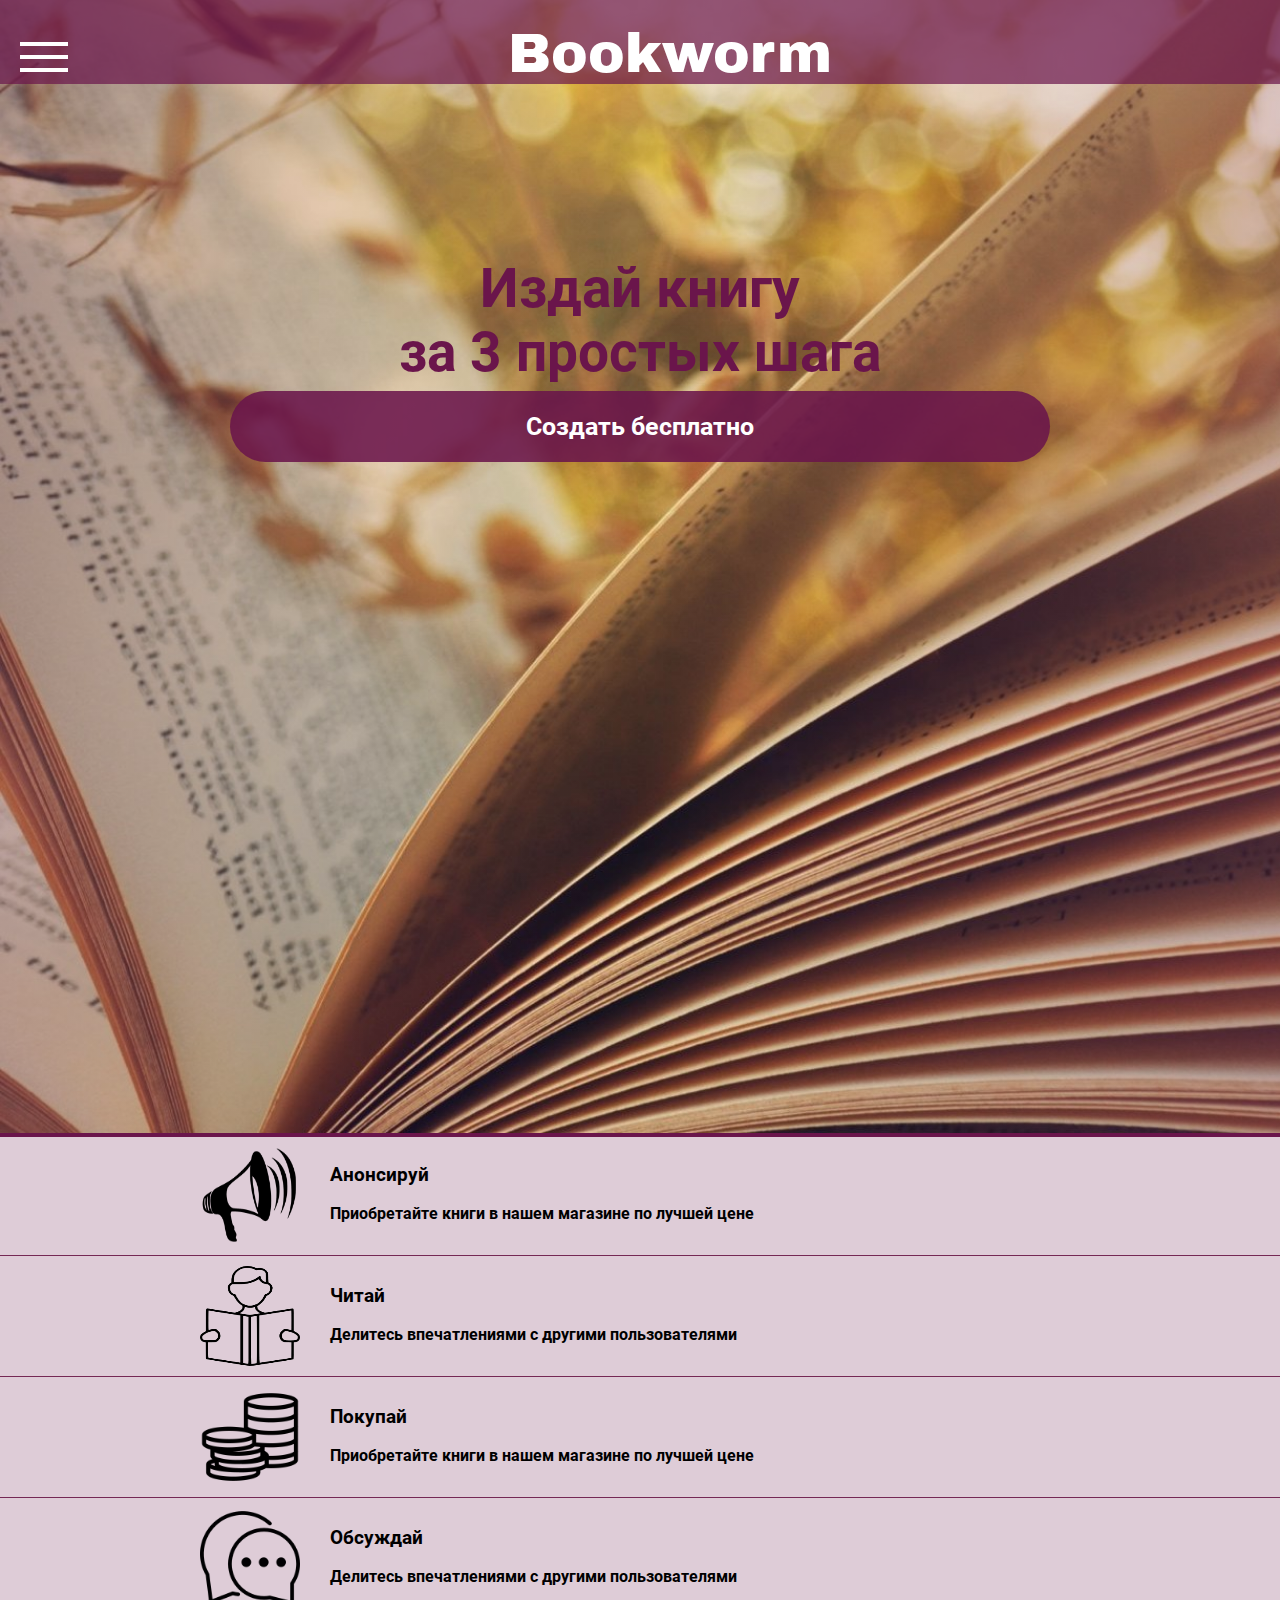
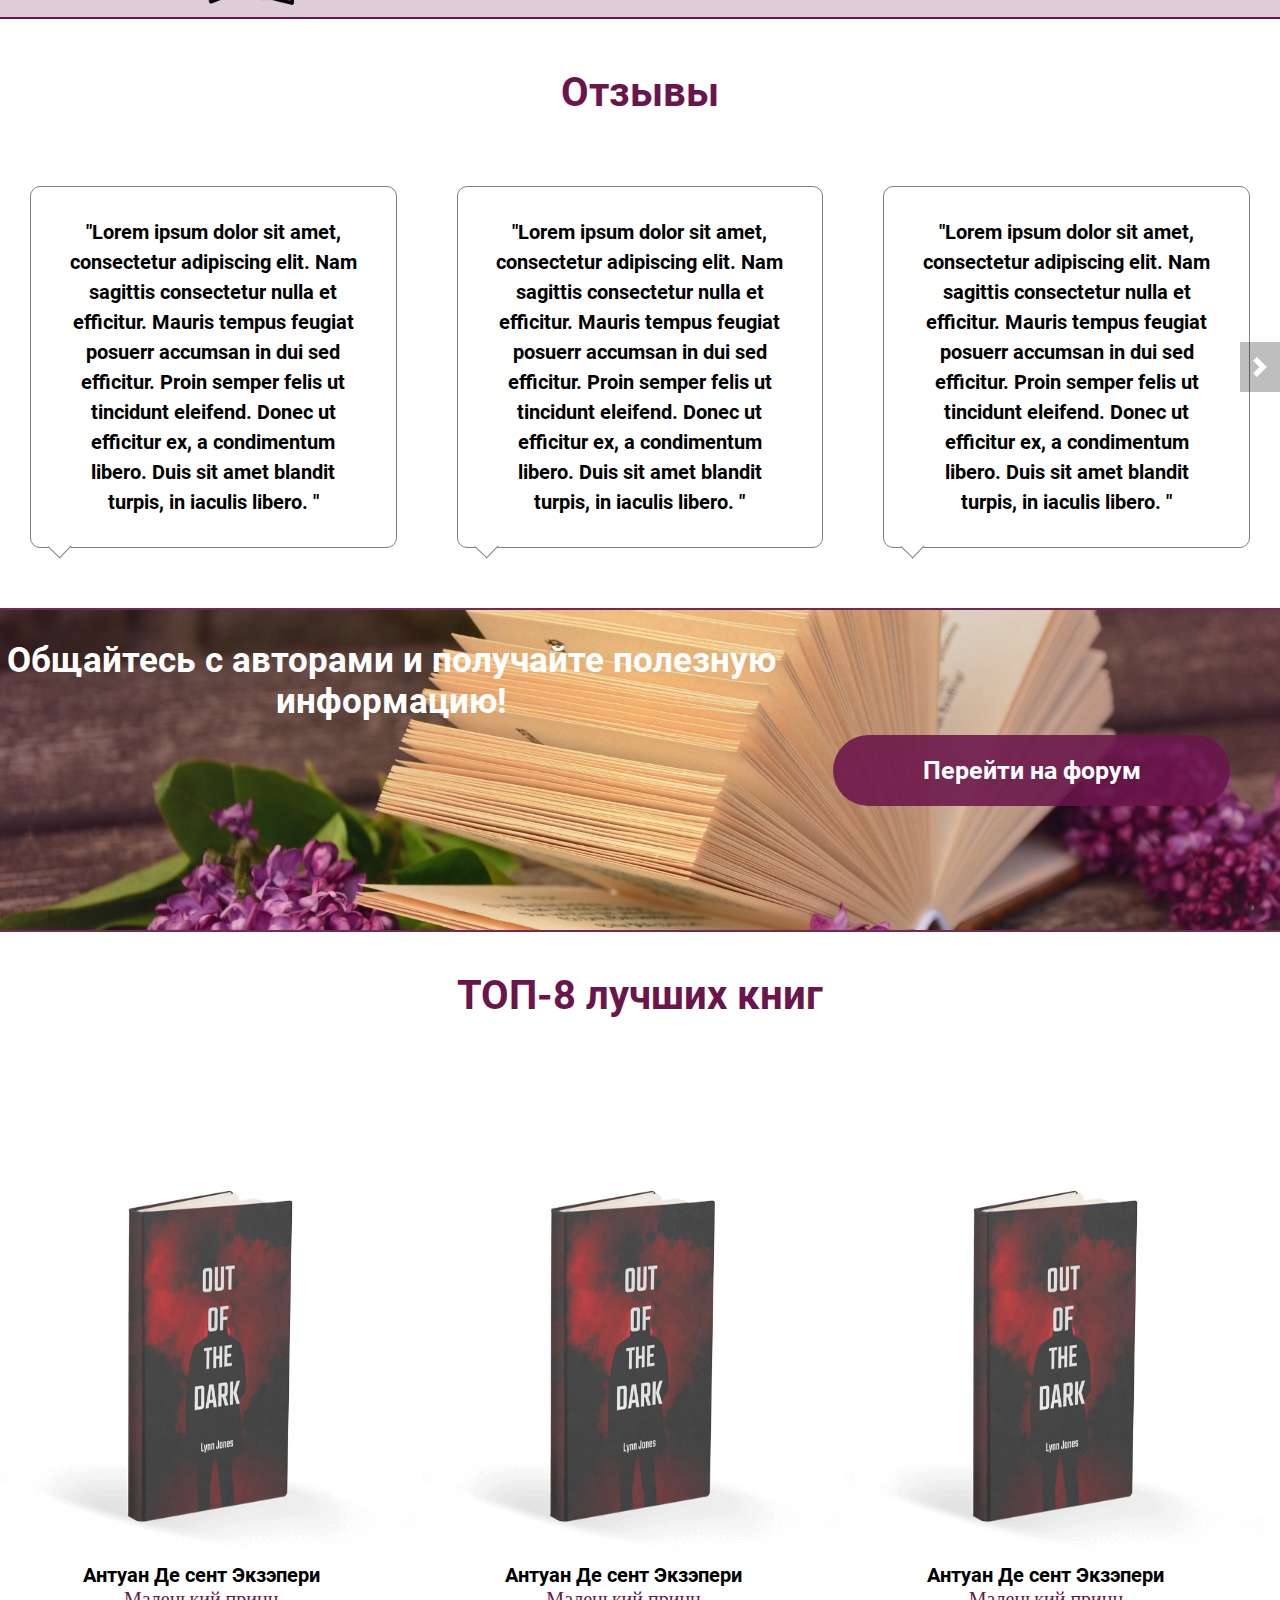
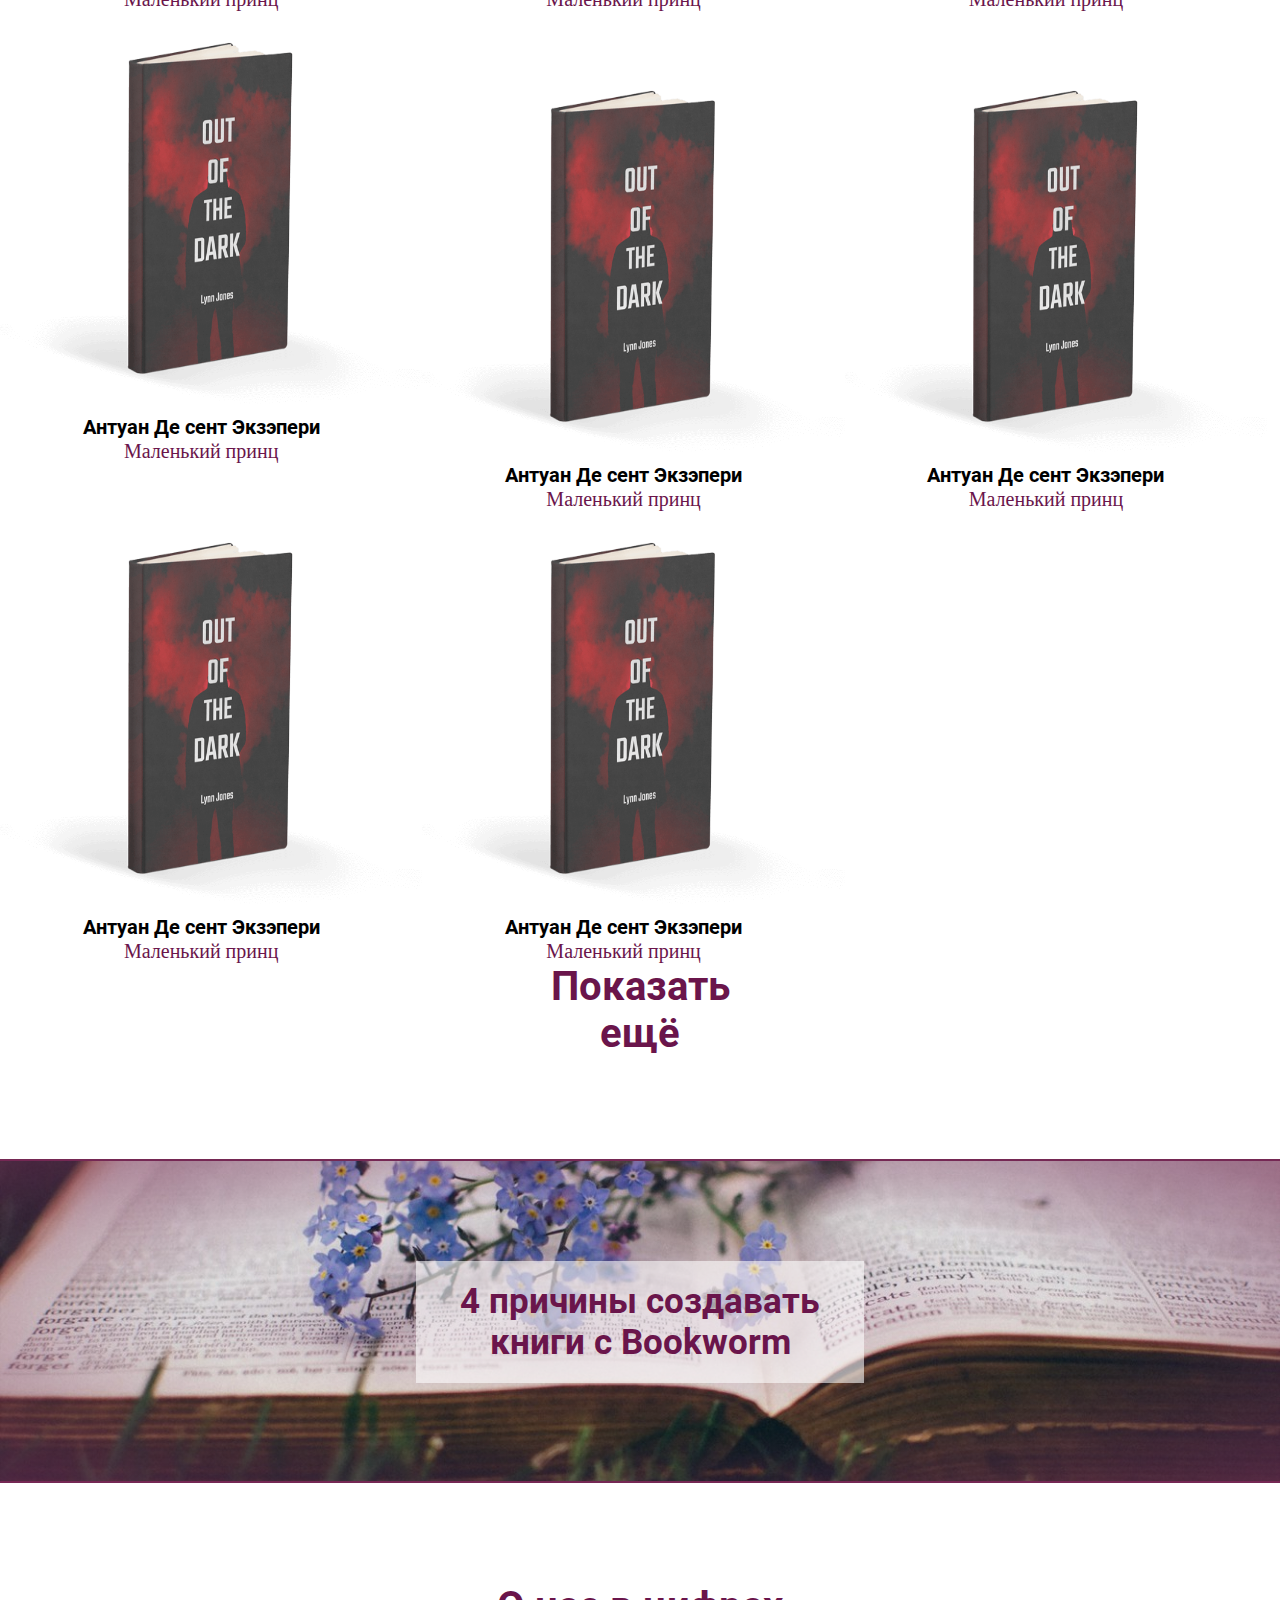
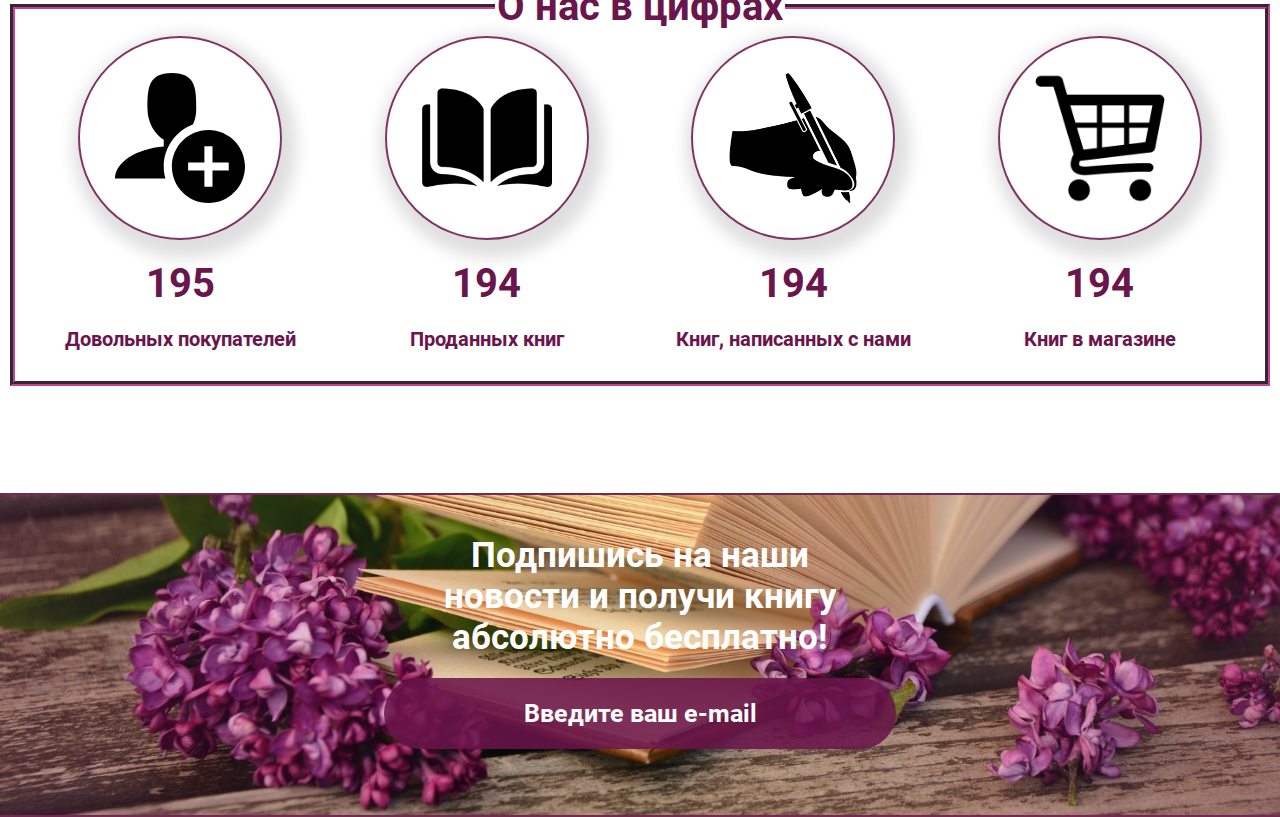
==== index.html @ 32eb568a "qwe" ====
<!DOCTYPE html>
<html>

<head>
    <meta charset="utf-8">
    <title>belski</title>
    <link rel="stylesheet" href="style.css">
    <link href='http://fonts.googleapis.com/css?family=PT+Sans' rel='stylesheet' type='text/css'>
</head>
<html>

<body>

    <header class="header">

        <nav class="nav">
            <div class="hamburger-menu">
                <input id="menu__toggle" type="checkbox" />
                <label class="menu__btn" for="menu__toggle">
          <span></span>
        </label>
                <ul class="menu__box">
                    <li><a class="menu__item" href="#">Главная</a></li>
                    <li><a class="menu__item" href="#">Магазин</a></li>
                    <li><a class="menu__item" href="#">Форум</a></li>
                    <li><a class="menu__item" href="#">Тех.поддержка</a></li>
                    <li><a class="menu__item" href="#">Контакты</a></li>
                </ul>
            </div>
            <div class="navigation-container">
                <div class="logo">
                    <p>Bookworm</p>
                    <div class="line"></div>
                </div>
                <div class="menu-items">
                    <div class="nav_item"><a href="" class="link">Магазин</a></div>
                    <div class="nav_item"><a href="" class="link">Личный кабинет</a></div>
                    <div class="nav_item"><a href="" class="link">О нас</a></div>
                </div>

            </div>
            <div class="nav_right-container">
                <div class="nav_item">
                    <p>+375292322606</p>
                </div>
                <div class="nav_item"><button id="button"><p>Войти</p></button>
                </div>
        </nav>
        <div class="call">
            <div class="call-container">
                <p>Издай книгу<br> за 3 простых шага </p>
                <button id="button-call"><p>Создать бесплатно</p></button>
            </div>
        </div>
    </header>
    <section class="book">
        <div class="container">
            <div class="main-container">
                <div class="left-side">
                    <div class="book_item">
                        <img src="asserts/gromofon .png" alt="" class="book-img">
                        <div class="book-content">
                            <h3>Анонсируй</h3>
                            <p>
                                Приобретайте книги в нашем магазине по лучшей цене
                            </p>
                        </div>
                    </div>
                    <div class="book_item">
                        <img src="asserts/writer.png" alt="" class="book-img">
                        <div class="book-content">
                            <h3>Читай</h3>
                            <p>
                                Делитесь впечатлениями с другими пользователями
                            </p>
                        </div>
                    </div>
                </div>
                <img src="asserts/book_central.png" alt="" class="central-book">
                <div class="right-side">

                    <div class="book_item">
                        <img src="asserts/cash.png" alt="" class="book-img">
                        <div class="book-content">
                            <h3>Покупай</h3>
                            <p>
                                Приобретайте книги в нашем магазине по лучшей цене
                            </p>
                        </div>
                    </div>
                    <div class="book_item">
                        <img src="asserts/dialog.png" alt="" class="book-img">
                        <div class="book-content">
                            <h3>Обсуждай</h3>
                            <p>
                                Делитесь впечатлениями с другими пользователями
                            </p>
                        </div>
                    </div>
                </div>
            </div>


        </div>

        </div>
    </section>
    <section class="reviews">
        <h3>Отзывы</h3>
        <div class="slider">
            <div class="slider__wrapper">
                <div class="slider__item">
                    <div style=" background: transparent;">
                        <p>"Lorem ipsum dolor sit amet, consectetur adipiscing elit. Nam sagittis consectetur nulla et efficitur. Mauris tempus feugiat posuerr accumsan in dui sed efficitur. Proin semper felis ut tincidunt eleifend. Donec ut efficitur ex,
                            a condimentum libero. Duis sit amet blandit turpis, in iaculis libero. "</p>
                    </div>
                </div>
                <div class="slider__item">
                    <div style=" background: transparent;">
                        <p>"Lorem ipsum dolor sit amet, consectetur adipiscing elit. Nam sagittis consectetur nulla et efficitur. Mauris tempus feugiat posuerr accumsan in dui sed efficitur. Proin semper felis ut tincidunt eleifend. Donec ut efficitur ex,
                            a condimentum libero. Duis sit amet blandit turpis, in iaculis libero. "</p>
                    </div>
                </div>
                <div class="slider__item">
                    <div style=" background: transparent;">
                        <p>"Lorem ipsum dolor sit amet, consectetur adipiscing elit. Nam sagittis consectetur nulla et efficitur. Mauris tempus feugiat posuerr accumsan in dui sed efficitur. Proin semper felis ut tincidunt eleifend. Donec ut efficitur ex,
                            a condimentum libero. Duis sit amet blandit turpis, in iaculis libero. "</p>
                    </div>
                </div>
                <div class="slider__item">
                    <div style=" background: transparent;">
                        <p>"Lorem ipsum dolor sit amet, consectetur adipiscing elit. Nam sagittis consectetur nulla et efficitur. Mauris tempus feugiat posuerr accumsan in dui sed efficitur. Proin semper felis ut tincidunt eleifend. Donec ut efficitur ex,
                            a condimentum libero. Duis sit amet blandit turpis, in iaculis libero. "</p>
                    </div>
                </div>
                <div class="slider__item">
                    <div style=" background: transparent;">
                        <p>"Lorem ipsum dolor sit amet, consectetur adipiscing elit. Nam sagittis consectetur nulla et efficitur. Mauris tempus feugiat posuerr accumsan in dui sed efficitur. Proin semper felis ut tincidunt eleifend. Donec ut efficitur ex,
                            a condimentum libero. Duis sit amet blandit turpis, in iaculis libero. "</p>
                    </div>
                </div>
                <div class="slider__item">
                    <div style=" background: transparent;">
                        <p>"Lorem ipsum dolor sit amet, consectetur adipiscing elit. Nam sagittis consectetur nulla et efficitur. Mauris tempus feugiat posuerr accumsan in dui sed efficitur. Proin semper felis ut tincidunt eleifend. Donec ut efficitur ex,
                            a condimentum libero. Duis sit amet blandit turpis, in iaculis libero. "</p>
                    </div>
                </div>
                <div class="slider__item">
                    <div style=" background: transparent;">
                        <p>Lorem ipsum dolor sit amet, consectetur adipiscing elit. Nam sagittis consectetur nulla et efficitur. Mauris tempus feugiat posuere accumsan in dui sed efficitur. Proin semper felis ut tincidunt eleifend. Donec ut efficitur ex,
                            a condimentum libero. Duis sit amet blandit turpis, in iaculis libero. </p>
                    </div>
                </div>
            </div>
            <a class="slider__control slider__control_left" href="#" role="button"></a>
            <a class="slider__control slider__control_right slider__control_show" href="#" role="button"></a>
        </div>
    </section>
    <section class="goto">
        <div class="goto_container">
            <h3>Общайтесь с авторами и получайте полезную информацию!
            </h3>
        </div>
        <div class="button-container">
            <button id="button-call"><p>Перейти на форум</p></button>
        </div>

    </section>
    <section class="bestbooks">
        <h3>ТОП-8 лучших книг</h3>
        <div class="bestbooks_container">
            <div class="book_card"><img src="asserts/book_item.png" alt="" class="bestbooks_img">
                <p>Антуан Де сент Экзэпери <span class="book_name">Маленький принц</span></p>
            </div>
            <div class="book_card"><img src="asserts/book_item.png" alt="" class="bestbooks_img">
                <p>Антуан Де сент Экзэпери <span class="book_name">Маленький принц</span></p>
            </div>
            <div class="book_card"><img src="asserts/book_item.png" alt="" class="bestbooks_img">
                <p>Антуан Де сент Экзэпери <span class="book_name">Маленький принц</span></p>
            </div>
            <div class="book_card"><img src="asserts/book_item.png" alt="" class="bestbooks_img">
                <p>Антуан Де сент Экзэпери <span class="book_name">Маленький принц</span></p>
            </div>
        </div>
        <div class="bestbooks_container">
            <div class="book_card"><img src="asserts/book_item.png" alt="" class="bestbooks_img">
                <p>Антуан Де сент Экзэпери <span class="book_name">Маленький принц</span></p>
            </div>
            <div class="book_card"><img src="asserts/book_item.png" alt="" class="bestbooks_img">
                <p>Антуан Де сент Экзэпери <span class="book_name">Маленький принц</span></p>
            </div>
            <div class="book_card"><img src="asserts/book_item.png" alt="" class="bestbooks_img">
                <p>Антуан Де сент Экзэпери <span class="book_name">Маленький принц</span></p>
            </div>
            <div class="book_card"><img src="asserts/book_item.png" alt="" class="bestbooks_img">
                <p>Антуан Де сент Экзэпери <span class="book_name">Маленький принц</span></p>
            </div>
        </div>
        <div class="input-container">
            <input type="checkbox" name="loadMore" id="loadMore" hidden>
            <label for="loadMore" class="loadmore">Показать ещё</label>
            <div class="bestbooks_container_add">
                <div class="book_card"><img src="asserts/book_item.png" alt="" class="bestbooks_img">
                    <p>Антуан Де сент Экзэпери <span class="book_name">Маленький принц</span></p>
                </div>
                <div class="book_card"><img src="asserts/book_item.png" alt="" class="bestbooks_img">
                    <p>Антуан Де сент Экзэпери <span class="book_name">Маленький принц</span></p>
                </div>
                <div class="book_card"><img src="asserts/book_item.png" alt="" class="bestbooks_img">
                    <p>Антуан Де сент Экзэпери <span class="book_name">Маленький принц</span></p>
                </div>
                <div class="book_card"><img src="asserts/book_item.png" alt="" class="bestbooks_img">
                    <p>Антуан Де сент Экзэпери <span class="book_name">Маленький принц</span></p>
                </div>
            </div>
        </div>
        <div class="cause">
            <div class="cause_container">
                <h3>4 причины создавать книги с Bookworm
                </h3>
            </div>
        </div>
    </section>
    <section class="counters">
        <fieldset>
            <legend>О нас в цифрах</legend>
            <div class="container">
                <div class="element-container">
                    <div class="circle"><img src="asserts/user-plus.svg" alt="" class="element-img"></div>
                    <div class="counter" data-target="60000">0</div>
                    <h3>Довольных покупателей</h3>
                </div>
                <div class="element-container">
                    <div class="circle"><img src="asserts/toppng.com-open-book-free-vector-icon-designed-by-freepik-book-631x489.png" alt="" class="element-img"></div>
                    <div class="counter" data-target="15000">0</div>
                    <h3>Проданных книг</h3>
                </div>
                <div class="element-container">
                    <div class="circle"><img src="asserts/kisspng-handwriting-computer-icons-pen-writing-5abccde10c15b8.8846464515223229130495.png" alt="" class="element-img"></div>
                    <div class="counter" data-target="9000">0</div>
                    <h3>Книг, написанных с нами</h3>
                </div>
                <div class="element-container">
                    <div class="circle"><img src="asserts/5a364b752c0633.9984354215135077011803.png" alt="" class="element-img"></div>
                    <div class="counter" data-target="50000">0</div>
                    <h3>Книг в магазине</h3>
                </div>
            </div>
        </fieldset>
    </section>
    <section class="subscribe_bottom">
        <div class="subscribe_container">
            <h3>Подпишись на наши новости и получи книгу абсолютно бесплатно!
            </h3>
        </div>
        <div class="button-container">
            <button id="button-call"><p>Введите ваш e-mail</p></button>
        </div>

    </section>
    <section class="nav-footer">
        <nav class="navigation_footer">
            <div class="navigation-container">
                <div class="logo">
                    <p>Bookworm</p>
                    <div class="line"></div>
                </div>
                <div class="menu-items">
                    <div class="nav_item"><a href="" class="link">Техническая поддержка</a></div>
                    <div class="nav_item"><a href="" class="link">Личный кабинет</a></div>
                    <div class="nav_item"><a href="" class="link">О нас</a></div>
                </div>

            </div>
            <div class="nav_right-container">
                <div class="nav_item">
                    <p>+375292322606</p>
                </div>
        </nav>
    </section>
    <script src="js.js"></script>
</body>

</html>
---- style.css ----
body {
    margin: 0;
}

@font-face {
    font-family: Archivo;
    src: url(fonts/ArchivoBlack-Regular.ttf);
}

@font-face {
    font-family: Roboto;
    src: url(fonts/Roboto-Bold.ttf);
}

:root {
    --text: Archivo;
    --text-another: Roboto;
    --color: #6A154B;
}

.nav {
    z-index: 2;
    background: rgba(106, 21, 75, 0.705);
    width: 100%;
    justify-content: space-between;
    display: flex;
    position: fixed;
}

header {
    background: linear-gradient(to right, rgba(120, 44, 88, 0.274), transparent, rgba(120, 44, 88, 0.274)), url(asserts/header-book.jpg);
    height: 1133px;
    width: 100%;
    background-size: cover;
    border-bottom: 2px solid #6A154B;
    background-repeat: no-repeat;
}

.nav_item {
    display: inline-block;
    font-size: 25px;
}

.navigation-container {
    padding-top: 24px;
    padding-left: 59px;
}

.navigation-container,
.nav_right-container {
    display: flex;
}

a {
    text-decoration: none;
    color: white;
    font-size: 32px;
}

p {
    margin: 0;
    padding: 0;
}

.logo p {
    color: white;
    font-family: var(--text);
    font-size: 55px;
}

.logo {
    display: flex;
}

.line {
    width: 2px;
    margin-left: 10px;
    height: 35px;
    background: white;
    margin-top: 26px;
}

.menu-items {
    padding-top: 27px;
    padding-left: 54px;
}

.nav_item {
    margin-left: 40px;
    font-family: var( --text-another);
}

.nav_item:first-child {
    margin-left: 0;
}

.link::after {
    content: ' ';
    display: block;
    width: 0;
    height: 2px;
    background: #fff;
    transition: width 0.4s;
}

.link:hover::after {
    width: 100%;
    transition: .3s;
}

.nav_right-container {
    font-family: var( --text-another);
    font-size: 25px;
    padding-top: 59px;
    padding-right: 49px;
    color: #fff;
}

#button {
    background: none;
    border: none;
    cursor: pointer;
}

#button p {
    color: #fff;
    font-size: 25px;
    font-family: var( --text-another);
}

.nav_right-container>div:nth-of-type(1) {
    padding-right: 49px;
}

.call {
    width: 100%;
    margin: auto;
    height: 100%;
}

.call .call-container {
    font-size: 55px;
    font-family: var( --text-another);
    color: var(--color);
    float: right;
    padding-right: 10%;
    padding-top: 20%;
}

.call-container {
    text-align: center;
    width: 25%;
}

#button-call p {
    padding: 20px 0px;
    color: #fff;
    font-family: var(--text-another);
}

#button-call {
    border: none;
    border-radius: 40px;
    width: 80%;
    font-size: 25px;
    background: rgba(106, 21, 75, 0.87);
}


/* скрываем чекбокс */

#menu__toggle {
    display: none;
}


/* стилизуем кнопку */

.menu__btn {
    display: flex;
    /* используем flex для центрирования содержимого */
    align-items: center;
    /* центрируем содержимое кнопки */
    position: fixed;
    top: 20px;
    left: 20px;
    width: 48px;
    height: 74px;
    cursor: pointer;
    z-index: 1;
}


/* добавляем "гамбургер" */

.menu__btn>span,
.menu__btn>span::before,
.menu__btn>span::after {
    display: block;
    position: absolute;
    width: 100%;
    height: 4px;
    background-color: white;
}

.menu__btn>span::before {
    content: '';
    top: -13px;
}

.menu__btn>span::after {
    content: '';
    top: 13px;
}

.menu__box {
    display: block;
    position: fixed;
    visibility: hidden;
    top: 0;
    left: -100%;
    width: 300px;
    height: 100%;
    margin: 0;
    padding: 80px 0;
    list-style: none;
    text-align: center;
    background-color: #ECEFF1;
    box-shadow: 1px 0px 6px rgba(0, 0, 0, .2);
}


/* элементы меню */

.menu__item {
    display: block;
    padding: 12px 24px;
    color: var(--color);
    font-family: 'Roboto', sans-serif;
    font-size: 20px;
    font-weight: 600;
    text-decoration: none;
}

.menu__item:hover {
    background-color: white;
}

#menu__toggle:checked~.menu__btn>span {
    transform: rotate(45deg);
}

#menu__toggle:checked~.menu__btn>span::before {
    top: 0;
    transform: rotate(0);
}

#menu__toggle:checked~.menu__btn>span::after {
    top: 0;
    transform: rotate(90deg);
}

#menu__toggle:checked~.menu__box {
    visibility: visible;
    left: 0;
}

.menu__btn>span,
.menu__btn>span::before,
.menu__btn>span::after {
    transition-duration: .25s;
}

.menu__box {
    transition-duration: .25s;
}

.menu__item {
    transition-duration: .25s;
}

.hamburger-menu {
    display: none;
}

.book-img {
    height: 140px;
    width: 140px;
}

.central-book {
    height: 749px;
    z-index: 1;
}

.book {
    background: #DECCD7;
    position: relative;
    margin-bottom: 100px;
}

.book::after,
.book::before {
    content: "";
    display: block;
    position: absolute;
    left: 0;
    width: 100%;
    background-color: #fff;
}

.book::before {
    height: 150px;
    top: 0;
    border-bottom: 2px solid #6A154B;
}

.book::after {
    bottom: 0;
    height: 150px;
    border-top: 2px solid #6A154B;
}

.book_item {
    display: flex;
    padding-bottom: 60px;
    max-width: 350px;
}

.container {
    display: flex;
    max-width: 1500px;
    margin: auto;
}

.main-container {
    display: flex;
    margin: auto;
}

.left-side,
.right-side {
    padding-top: 200px;
}

.book_item {
    font-family: var(--text-another);
}

.book-content {
    margin-left: 30px;
}

@media(max-width:1450px) {
    .menu-items,
    .nav_right-container {
        display: none;
    }
    .nav-footer {
        display: none;
    }
    .navigation-container {
        margin: auto;
    }
    .call-container {
        font-size: 55px;
        font-family: var( --text-another);
        color: var(--color);
        float: right;
        padding-right: 10%;
        padding-top: 50%;
        width: 80%;
    }
}

.hamburger-menu {
    visibility: visible;
}

.reviews {
    margin: auto;
    margin-bottom: 30px;
}

.reviews h3 {
    text-align: center;
    font-size: 40px;
    color: var(--color);
    font-family: var(--text-another);
}

.slider {
    position: relative;
    overflow: hidden;
}

.slider__wrapper {
    display: flex;
    transition: transform 0.6s ease;
}

.slider__item {
    max-height: 600px;
    flex: 0 0 33.333333%;
    max-width: 33.333333%;
}

.slider__control {
    position: absolute;
    top: 50%;
    display: none;
    align-items: center;
    justify-content: center;
    width: 40px;
    color: #fff;
    text-align: center;
    opacity: 0.5;
    height: 50px;
    transform: translateY(-50%);
    background: rgba(0, 0, 0, .5);
}

.slider__control_show {
    display: flex;
}

.slider__control:hover,
.slider__control:focus {
    color: #fff;
    text-decoration: none;
    outline: 0;
    opacity: .9;
}

.slider__control_left {
    left: 0;
}

.slider__control_right {
    right: 0;
}

.slider__control::before {
    content: '';
    display: inline-block;
    width: 20px;
    height: 20px;
    background: transparent no-repeat center center;
    background-size: 100% 100%;
}

.slider__control_left::before {
    background-image: url("data:image/svg+xml;charset=utf8,%3Csvg xmlns='http://www.w3.org/2000/svg' fill='%23fff' viewBox='0 0 8 8'%3E%3Cpath d='M5.25 0l-4 4 4 4 1.5-1.5-2.5-2.5 2.5-2.5-1.5-1.5z'/%3E%3C/svg%3E");
}

.slider__control_right::before {
    background-image: url("data:image/svg+xml;charset=utf8,%3Csvg xmlns='http://www.w3.org/2000/svg' fill='%23fff' viewBox='0 0 8 8'%3E%3Cpath d='M2.75 0l-1.5 1.5 2.5 2.5-2.5 2.5 1.5 1.5 4-4-4-4z'/%3E%3C/svg%3E");
}

.slider__item>div {
    line-height: 30px;
    text-align: center;
    font-size: 20px;
    font-family: var(--text-another);
    padding: 30px;
}

.slider__item p {
    border: 1px solid gray;
    border-radius: 10px;
    font-family: var(--text-another);
    padding: 30px;
    position: relative;
    display: block;
    transition: all 0.3s ease-in-out;
    top: 0;
}

.slider__item p::after {
    content: "";
    display: block;
    width: 16px;
    height: 16px;
    background: #fff;
    position: absolute;
    bottom: -8px;
    left: 20px;
    transform: rotate(44deg);
    border-bottom: 1px solid gray;
    border-right: 1px solid gray;
}

.slider__item p:hover {
    box-shadow: 0px 30px 60px 5px rgba(106, 21, 75, 0.705);
    top: -30px;
    transition: all 0.3s ease-in-out;
}

.goto {
    border-top: 2px solid #752854;
    border-bottom: 2px solid #752854;
    width: 100%;
    height: 320px;
    text-align: center;
    background: linear-gradient(to right, rgba(120, 44, 88, 0.274), transparent, rgba(120, 44, 88, 0.274)), url(asserts/book.jpg);
    background-size: cover;
    background-repeat: no-repeat;
    background-position: center;
}

.button-container {
    width: 25%;
    margin: auto
}

.goto_container h3 {
    font-size: 35px;
    width: 35%;
    margin: auto;
    color: #fff;
    padding-top: 40px;
    padding-bottom: 20px;
    font-family: var(--text-another);
}

.bestbooks h3 {
    text-align: center;
    font-size: 40px;
    color: var(--color);
    padding-bottom: 100px;
    font-family: var(--text-another);
}

.bestbooks_img {
    height: 400px;
    width: 100%;
}

.book_name {
    font-family: cursive;
    color: var(--color);
}

.bestbooks_container {
    position: relative;
    height: 500px;
}

.bestbooks_container:first-child {
    padding-bottom: 50px;
}

.book_card {
    width: 25%;
    float: left;
}

.book_card p {
    padding-left: 80px;
    padding-right: 100px;
    text-align: center;
    font-size: 20px;
    font-family: var(--text-another);
}

#loadMore {
    color: black;
}

input:checked+label {
    background: black;
}

#loadMore:checked~.bestbooks_container_add {
    display: block;
    height: 500px;
    transition: 0.5s;
}

#loadMore:checked~label {
    display: none;
}

.bestbooks_container_add {
    display: none;
    transition: all 0.5s ease-in-out;
}

.loadmore {
    text-align: center;
    font-size: 40px;
    font-family: var(--text-another);
    color: var(--color);
    display: block;
    width: 20%;
    margin: auto;
}

.loadmore:after {
    content: ' ';
    display: block;
    width: 0;
    height: 2px;
    background: var(--color);
}

.cause {
    border-top: 2px solid #752854;
    border-bottom: 2px solid #752854;
    width: 100%;
    height: 320px;
    text-align: center;
    background: radial-gradient( rgba(120, 44, 88, 0.274), transparent, rgba(120, 44, 88, 0.574)), url(asserts/book-bottom.jpg);
    background-size: cover;
    background-repeat: no-repeat;
    background-position: center;
    margin-top: 100px;
    margin-bottom: 100px;
    display: flow-root;
}

.cause_container h3 {
    font-size: 35px;
    width: 35%;
    background: rgba(255, 255, 255, 0.58);
    margin: auto;
    color: var(--color);
    padding-top: 20px;
    margin-top: 100px;
    padding-bottom: 20px;
    font-family: var(--text-another);
}

#try {
    height: 500px;
    width: 500px;
    background: #000;
    color: #fff;
    transition: 0.5s;
}

.counters legend {
    font-family: var(--text-another);
    color: var(--color);
    font-size: 40px;
    border-color: var(--color);
    text-align: center;
}

fieldset {
    border-color: rgba(106, 21, 75, 0.863);
    border-width: 5px;
    margin-left: 10px;
    margin-right: 10px;
}

.counters {
    padding-bottom: 107px;
}

.circle {
    border: 2px solid rgba(106, 21, 75, 0.863);
    width: 200px;
    height: 200px;
    border-radius: 50% 50%;
    box-shadow: 5px 8px 16px 10px rgba(0, 0, 0, 0.13);
    display: block;
    margin: auto;
    margin-bottom: 20px;
}

.element-img {
    display: block;
    left: 50%;
    top: 50%;
    position: relative;
    transform: translate(-50%, -50%);
    width: 130px;
}

.element-container {
    width: 25%;
    float: left;
    text-align: center;
}

.counter {
    font-size: 40px;
    color: var(--color);
    font-family: var(--text-another);
}

.element-container h3 {
    font-size: 20px;
    color: var(--color);
    font-family: var(--text-another);
}

.subscribe {
    border-top: 2px solid #752854;
    border-bottom: 2px solid #752854;
    width: 100%;
    height: 320px;
    text-align: center;
    background: linear-gradient(to right, rgba(120, 44, 88, 0.274), transparent, rgba(120, 44, 88, 0.274)), url(asserts/book.jpg);
    background-size: cover;
    background-repeat: no-repeat;
    background-position: center;
}

.subscribe_bottom {
    border-top: 2px solid #752854;
    border-bottom: 2px solid #752854;
    width: 100%;
    height: 320px;
    text-align: center;
    background: linear-gradient(to right, rgba(120, 44, 88, 0.274), transparent, rgba(120, 44, 88, 0.274)), url(asserts/book.jpg);
    background-size: cover;
    background-repeat: no-repeat;
    background-position: bottom;
}

.subscribe_container h3 {
    font-size: 35px;
    width: 35%;
    margin: auto;
    color: #fff;
    padding-top: 40px;
    padding-bottom: 20px;
    font-family: var(--text-another);
}

.footer_nav {
    z-index: 2;
    background: #fff;
    width: 100%;
    justify-content: space-between;
    display: flex;
}

.footer_nav p {
    color: var(--color);
    font-size: 30px;
}

.nav-footer nav {
    position: relative;
}

.navigation_footer a {
    color: var(--color);
    font-size: 20px;
}

.nav-footer .nav_right-container p {
    font-size: 20px;
    color: var(--color);
}

.navigation_footer .logo p {
    color: var(--color);
    font-size: 30px;
}

.navigation_footer .line {
    background: #6A154B;
    margin-top: 5px;
}

.nav-footer {
    margin-bottom: 4px;
}

.navigation_footer .nav_right-container {
    padding-top: 10px;
}

.navigation_footer .menu-items {
    padding-top: 7px;
}

.navigation_footer .navigation-container {
    padding-top: 0;
}

.navigation-container a::after {
    content: ' ';
    display: block;
    width: 0;
    height: 2px;
    background: #6A154B;
    transition: width 0.4s;
}

.navigation-container a::after:hover {
    width: 100%;
    transition: .3s;
}

.navigation_footer {
    z-index: 2;
    background: #fff;
    width: 100%;
    justify-content: space-between;
    display: flex;
    color: var(--color);
}

@media (max-width: 1282px) {
    .hamburger-menu {
        display: block;
    }
    .line {
        display: none;
    }
    .central-book {
        display: none;
    }
    .hamburger-menu {
        display: block;
    }
    .book::before {
        height: 0px;
        top: 0;
    }
    .book::after {
        bottom: 0;
        height: 0px;
    }
    .main-container {
        display: block;
        margin: 0;
        width: 100%;
    }
    .book_item {
        padding: 10px;
        max-width: 100%;
        border-bottom: 1px solid #752854;
        padding-left: 200px;
    }
    .left-side,
    .right-side {
        padding: 0;
    }
    .book-img {
        height: 100px;
        width: 100px;
    }
    .goto {
        display: flex;
    }
    .button-container {
        width: 50%;
    }
    .goto_container h3 {
        width: 100%;
        padding-top: 30px;
    }
}

@media (max-width: 1340px) {
    .book {
        margin-bottom: 50px;
    }
    .book_card {
        width: 33%;
    }
}

@media (max-width: 1080px) {
    header {
        height: 600px;
    }
    .book_card {
        width: 50%;
    }
}
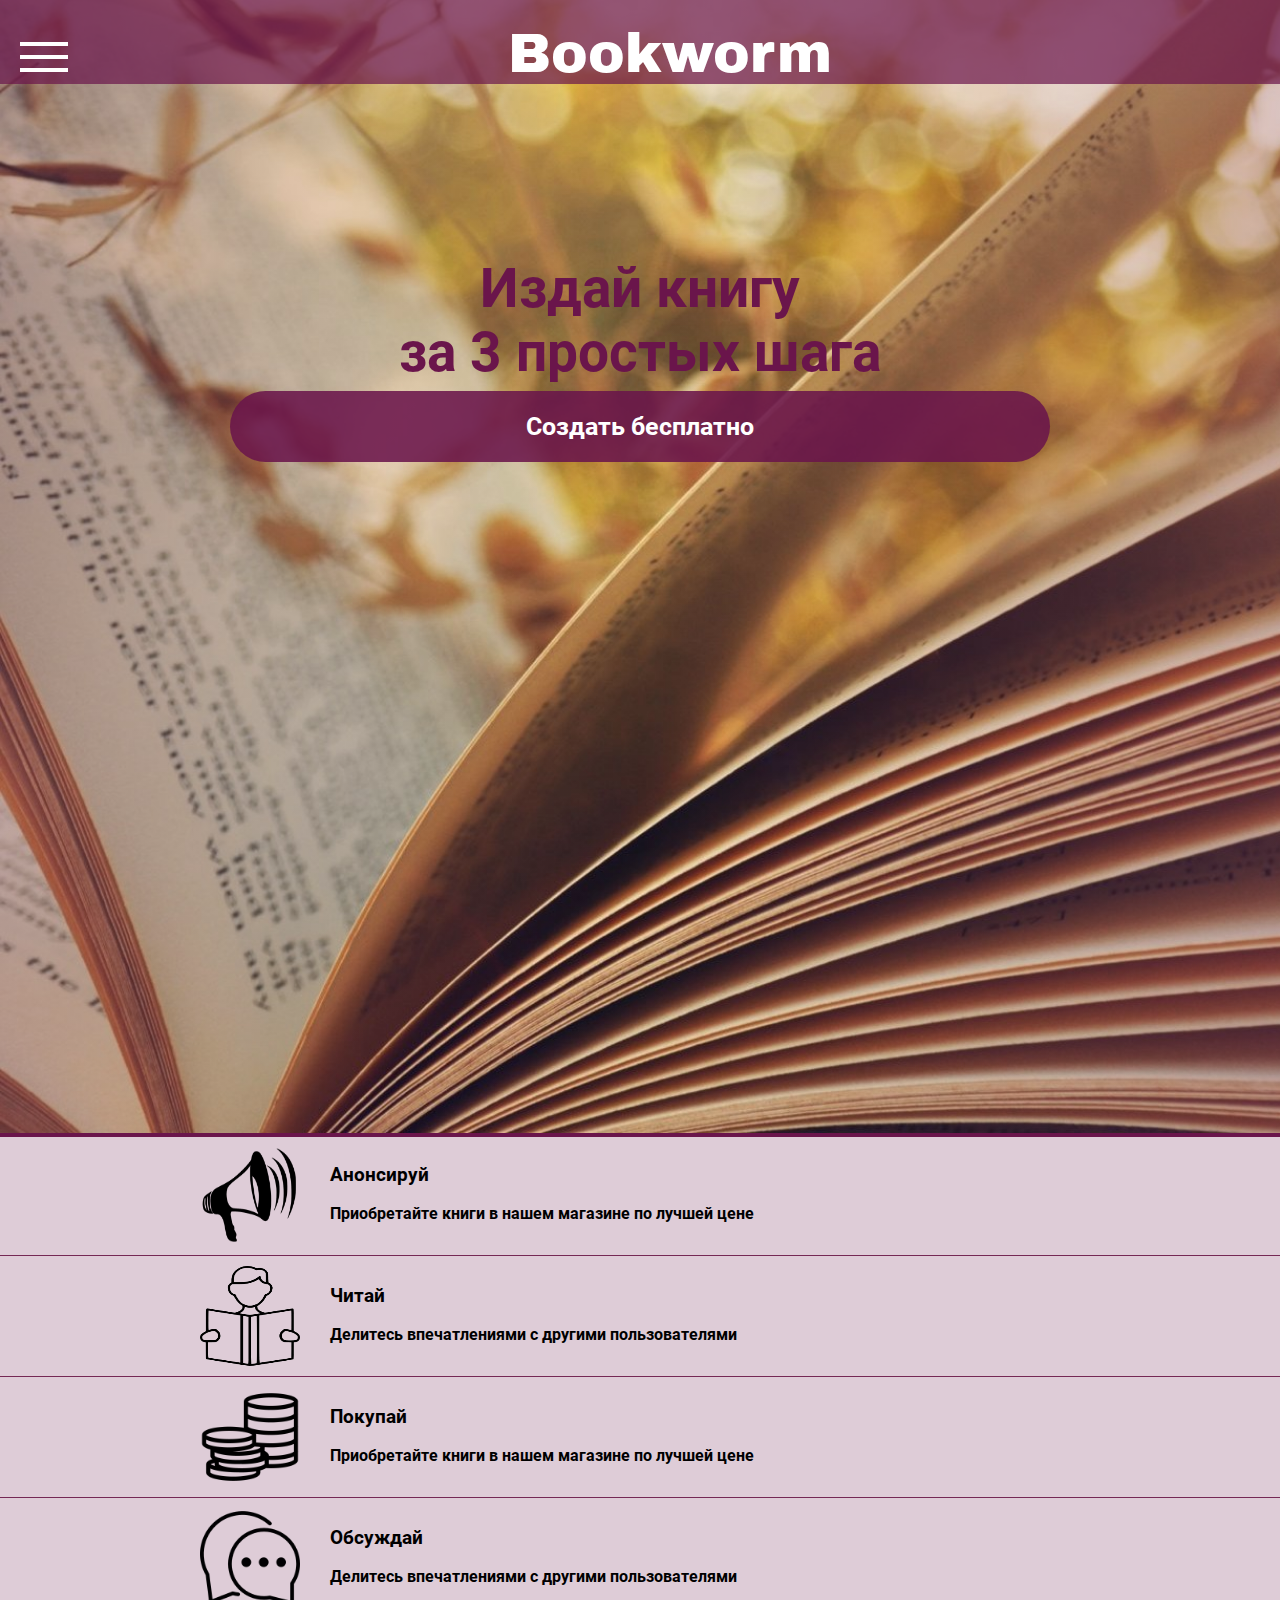
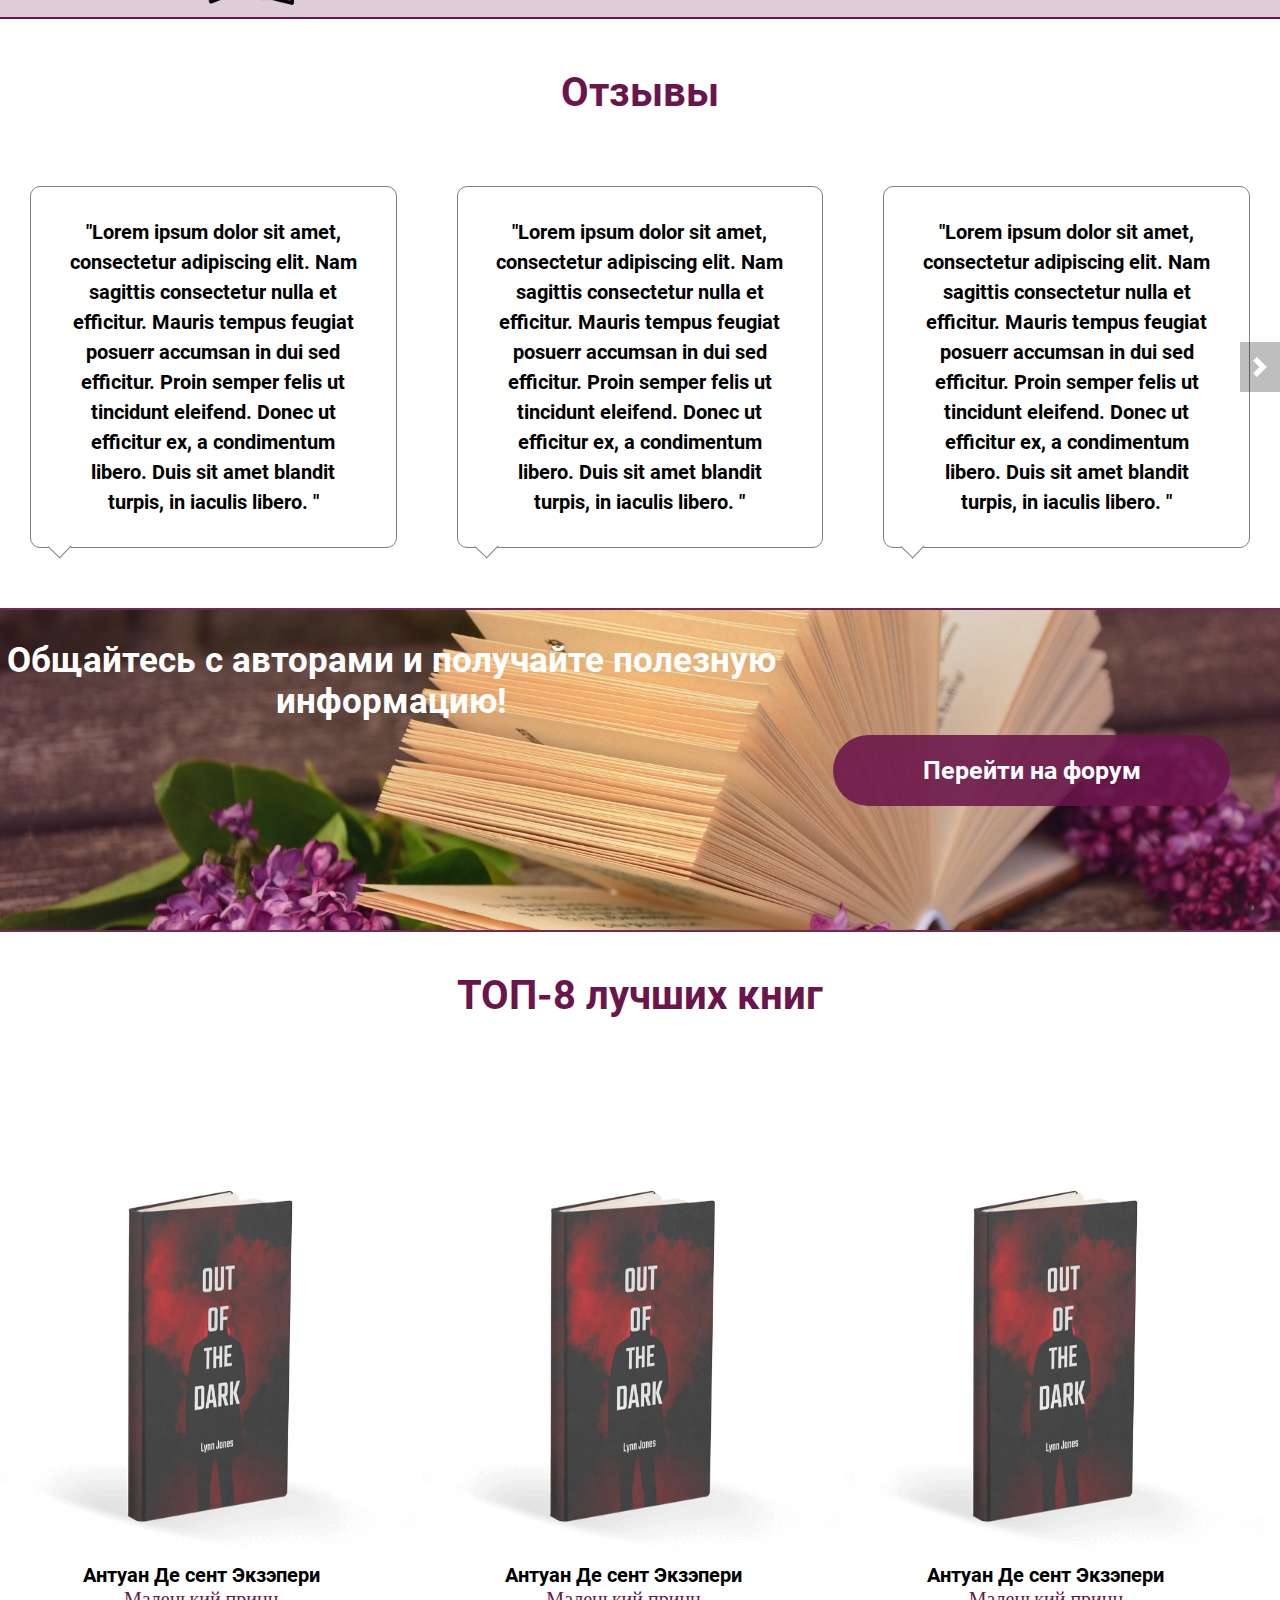
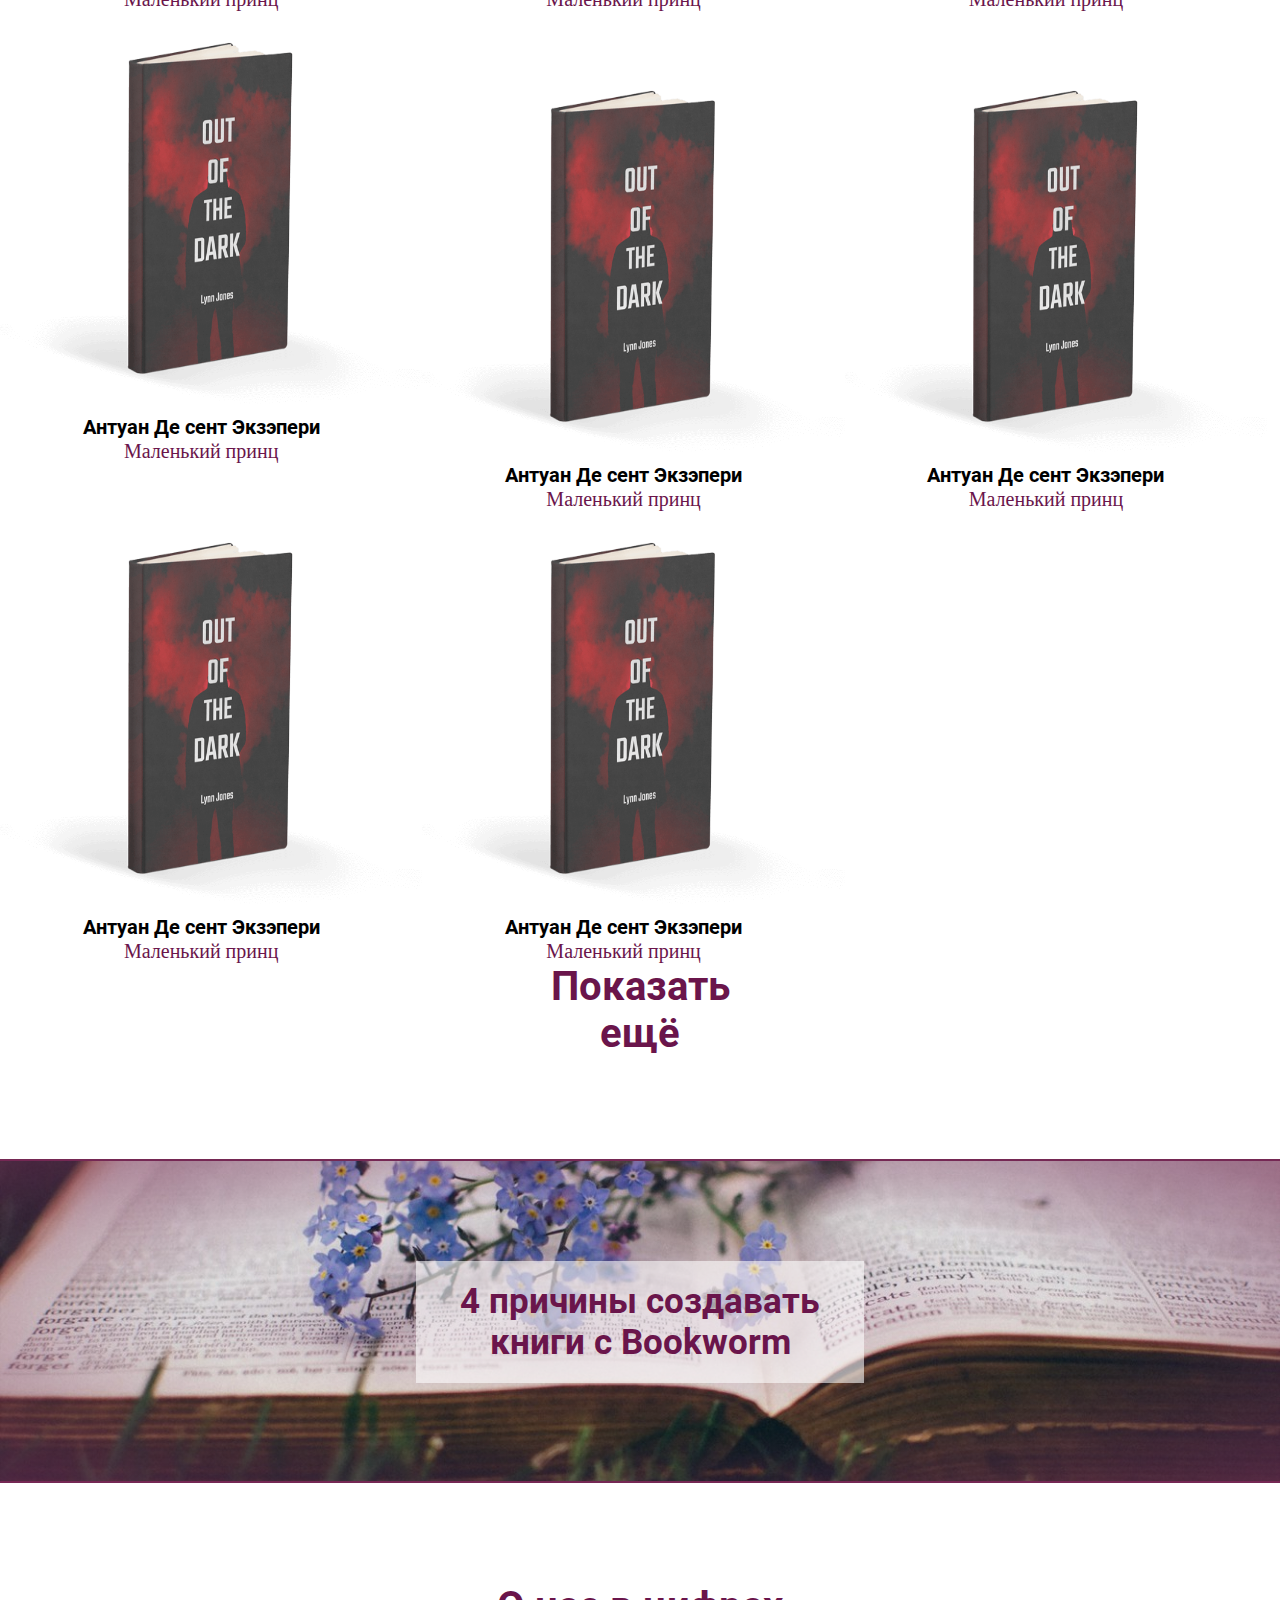
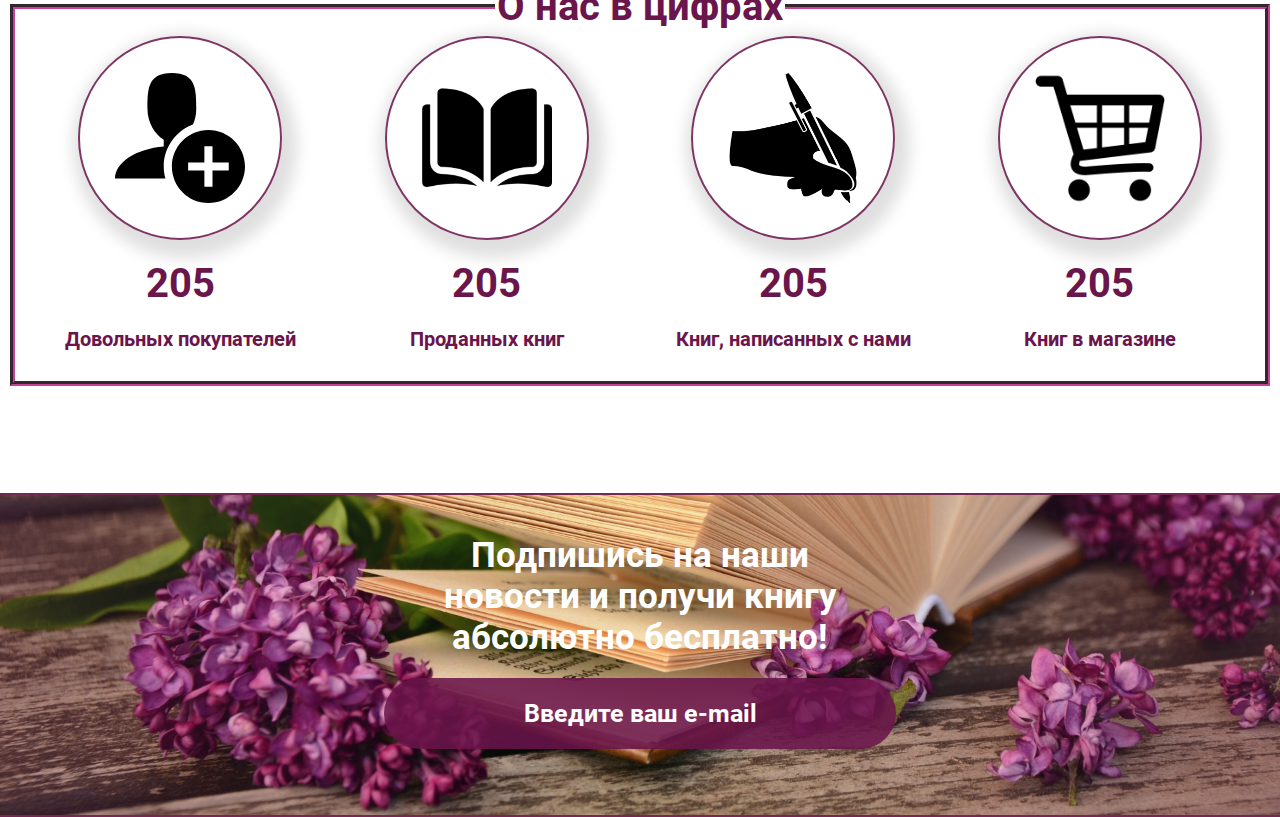
==== commit 4468e82d: "йцу" ====
--- a/index.html
+++ b/index.html
@@ -3,9 +3,11 @@
 
 <head>
     <meta charset="utf-8">
+    <meta name="viewport" content="width=device-width, initial-scale=1">
     <title>belski</title>
     <link rel="stylesheet" href="style.css">
     <link href='http://fonts.googleapis.com/css?family=PT+Sans' rel='stylesheet' type='text/css'>
+
 </head>
 <html>
 
--- a/style.css
+++ b/style.css
@@ -19,7 +19,7 @@
 }
 
 .nav {
-    z-index: 2;
+    z-index: 4;
     background: rgba(106, 21, 75, 0.705);
     width: 100%;
     justify-content: space-between;
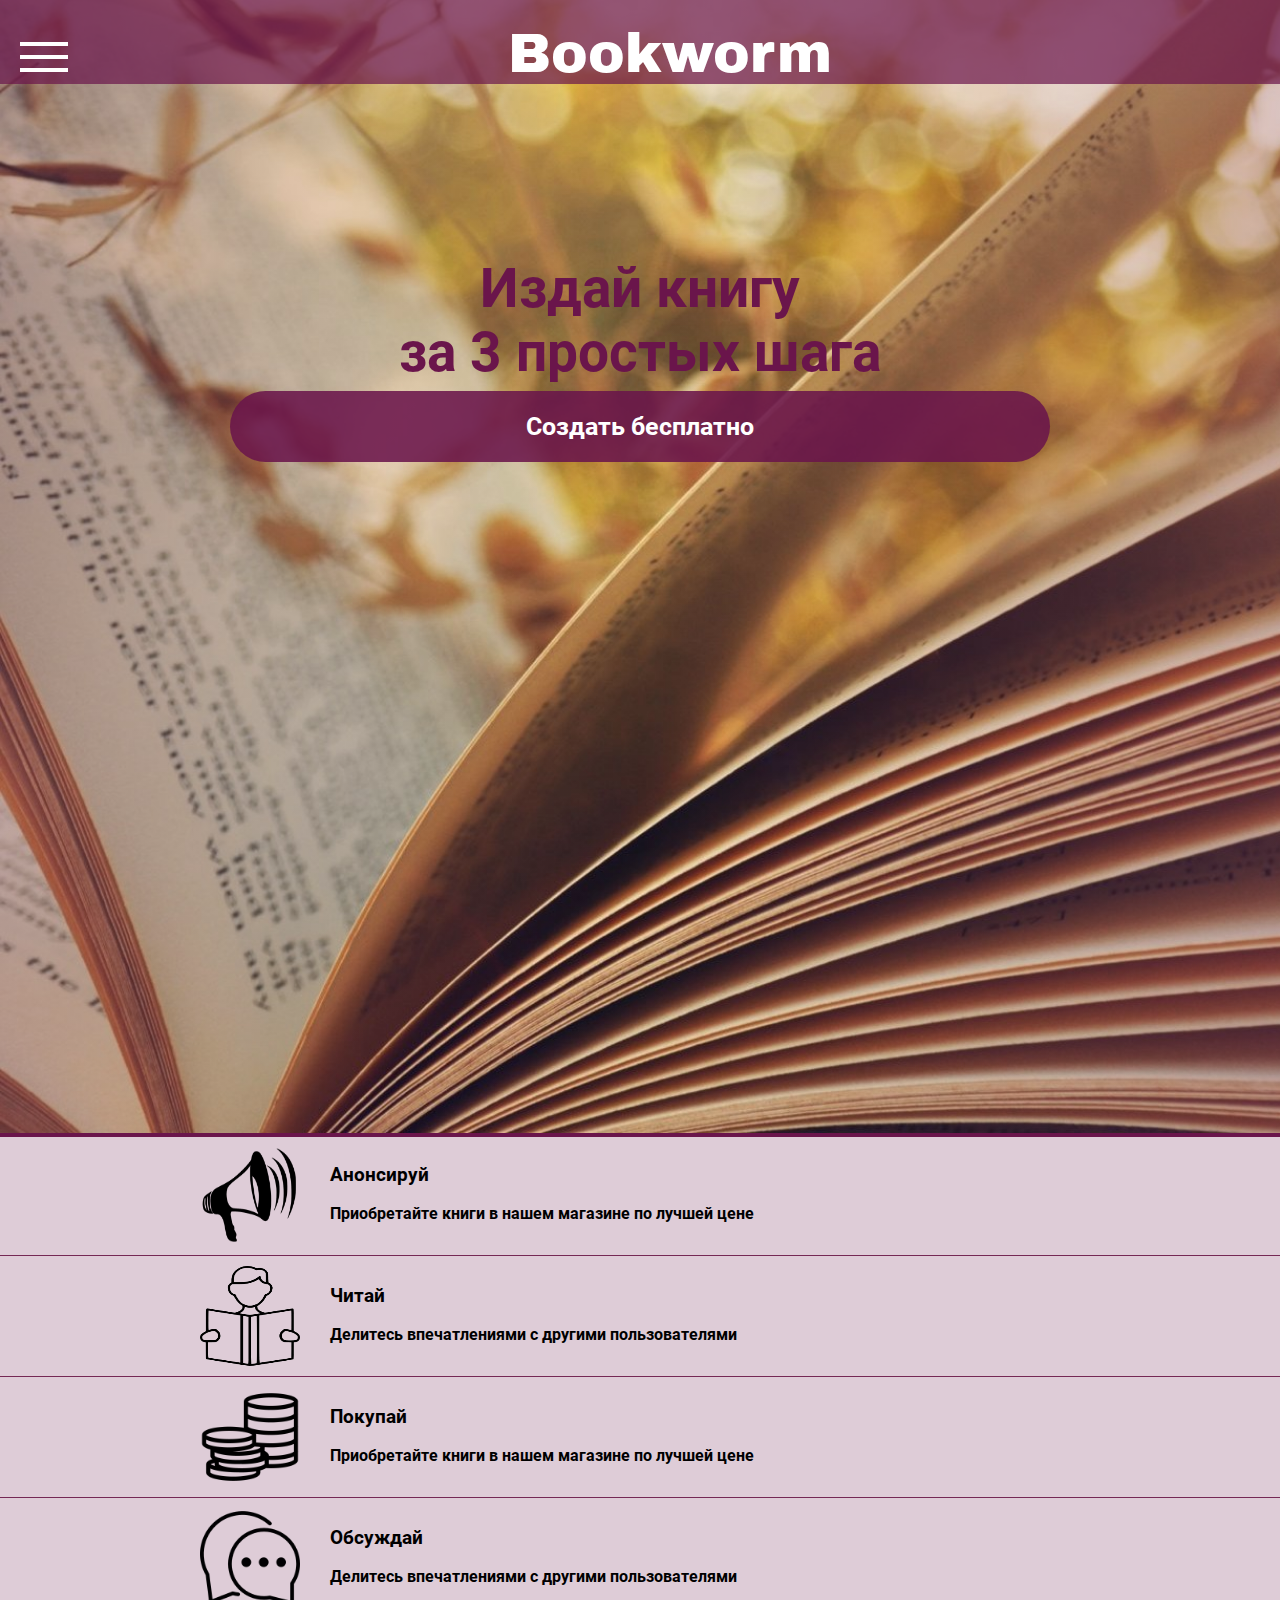
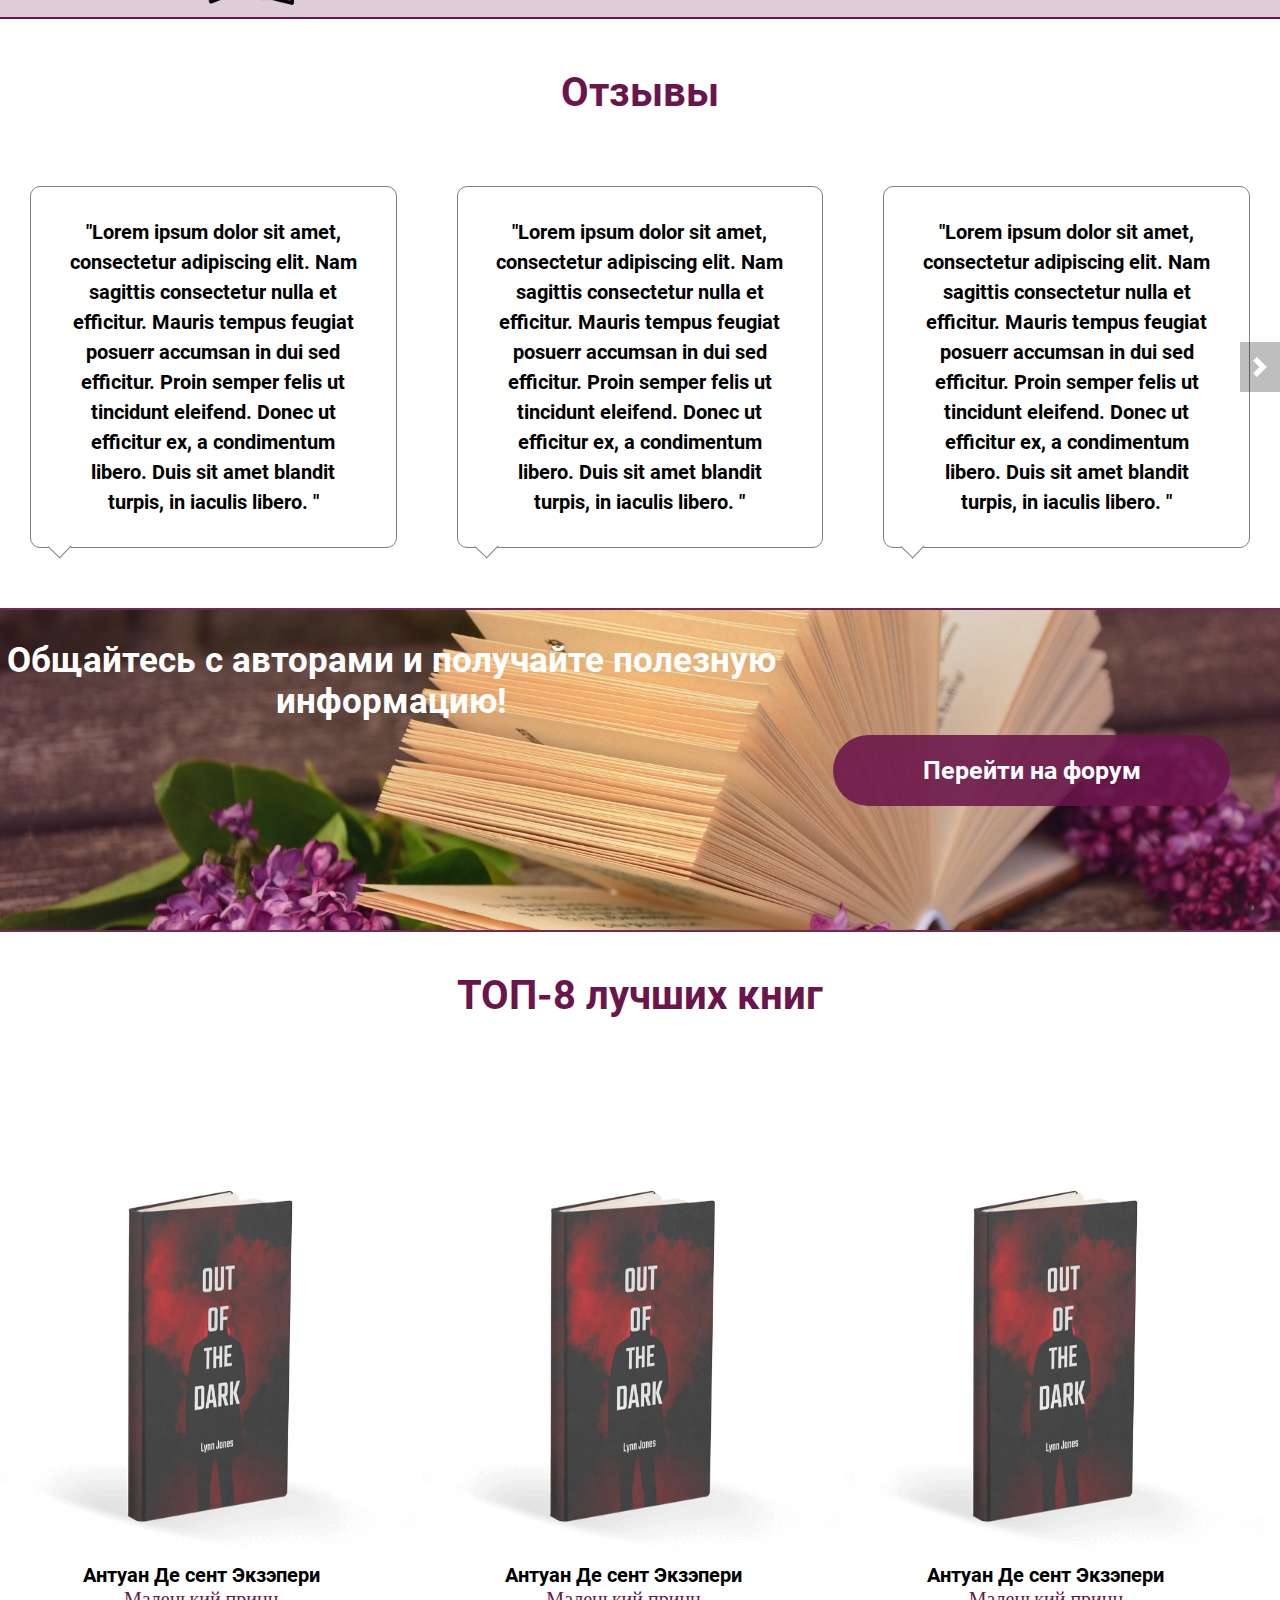
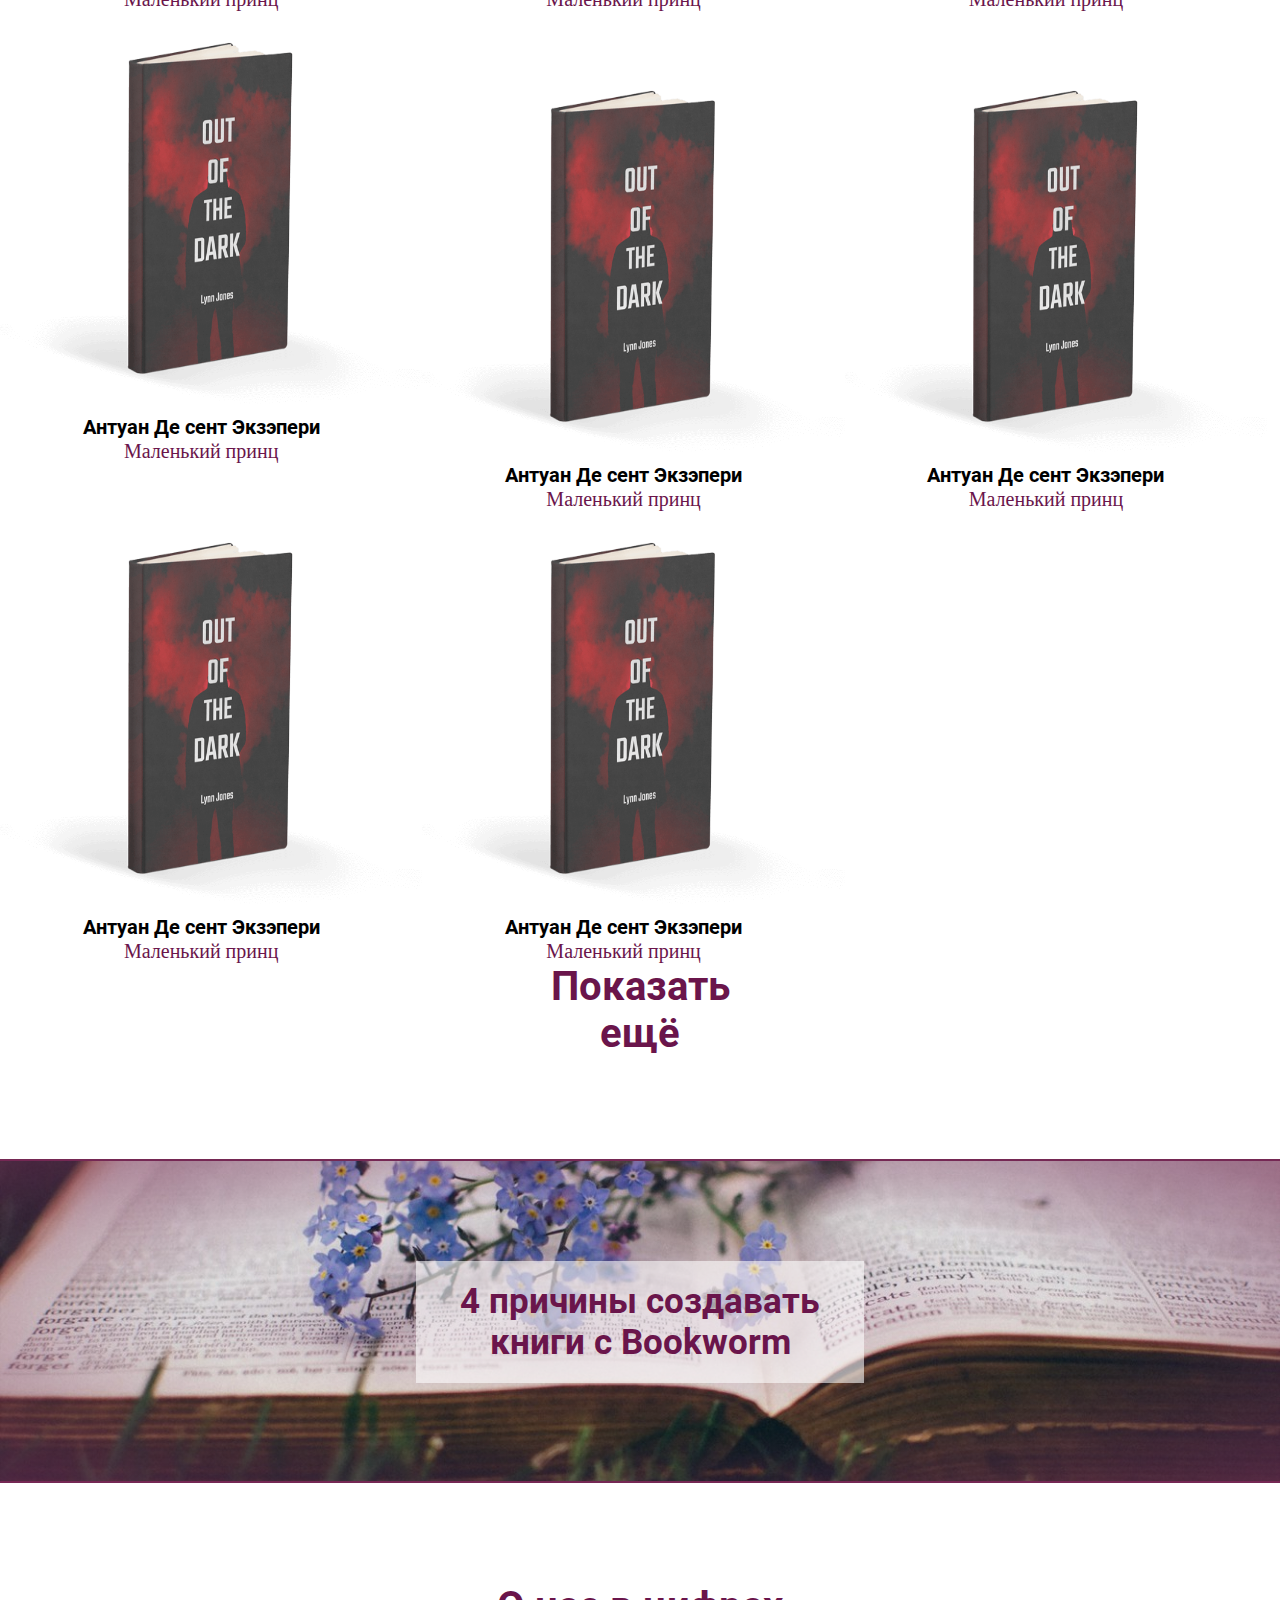
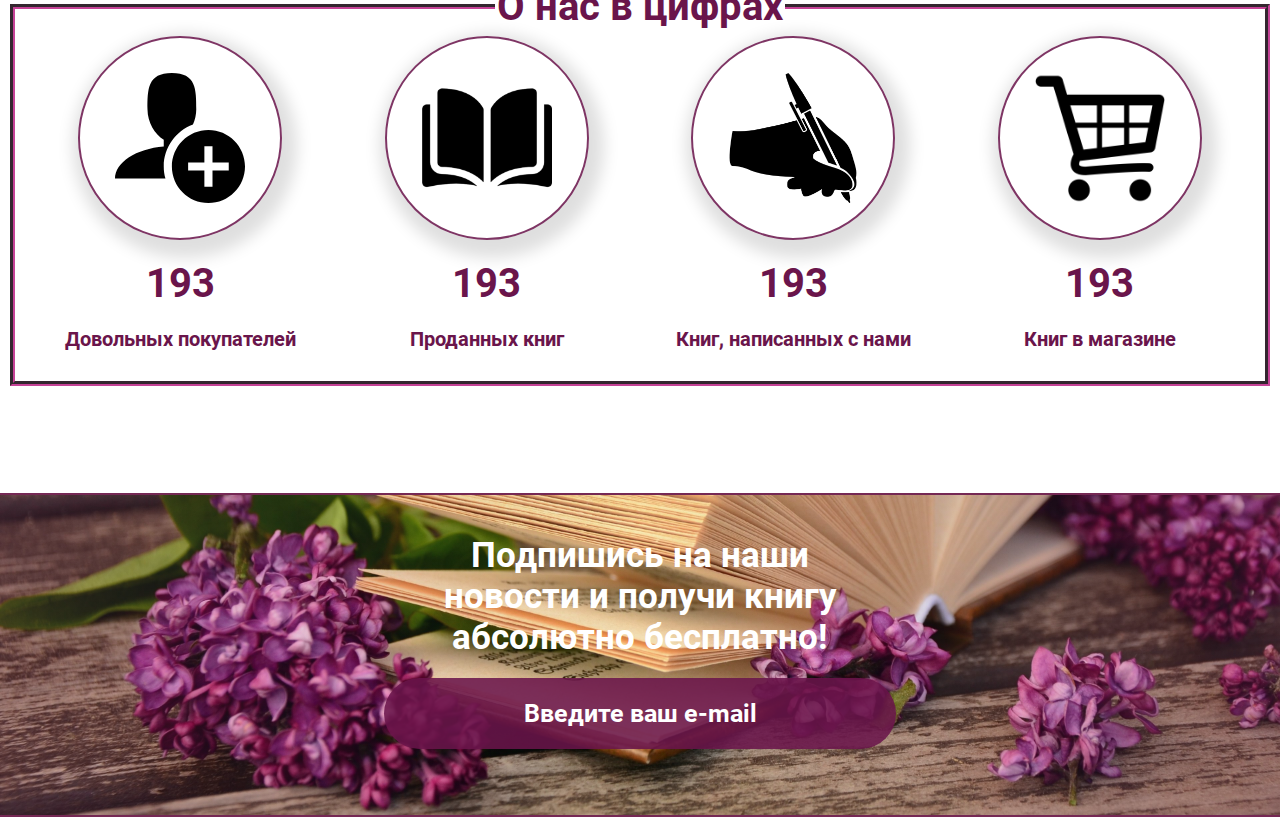
==== commit df29d33a: "new" ====
--- a/index.html
+++ b/index.html
@@ -3,11 +3,9 @@
 
 <head>
     <meta charset="utf-8">
-    <meta name="viewport" content="width=device-width, initial-scale=1">
     <title>belski</title>
     <link rel="stylesheet" href="style.css">
     <link href='http://fonts.googleapis.com/css?family=PT+Sans' rel='stylesheet' type='text/css'>
-
 </head>
 <html>
 
